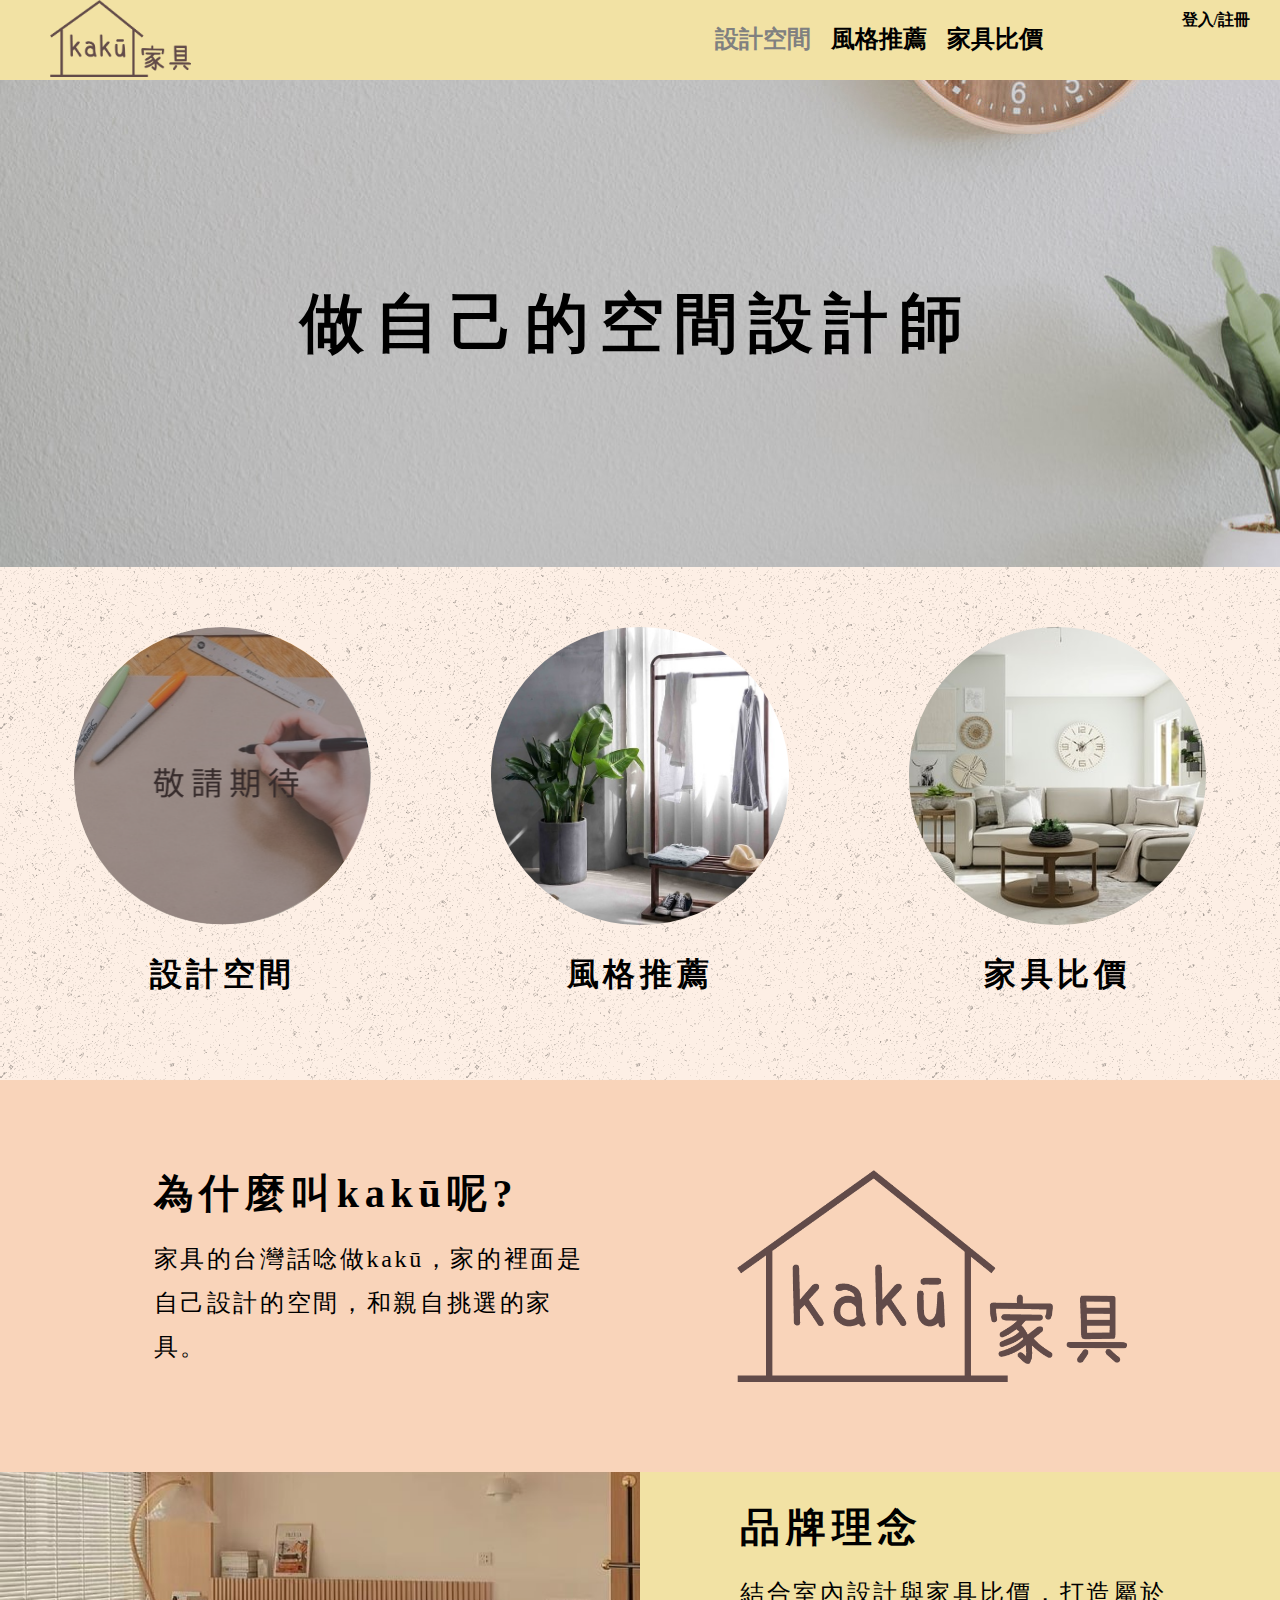
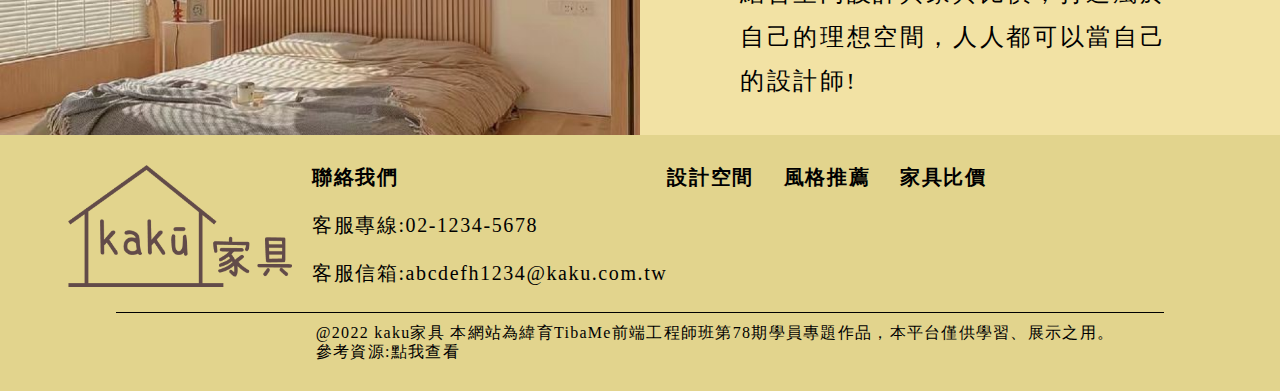
==== kaku/index.html @ da4e6673 "20220717_kaku" ====
<!DOCTYPE html>
<html lang="en">
<head>
    <meta charset="UTF-8">
    <meta http-equiv="X-UA-Compatible" content="IE=edge">
    <meta name="viewport" content="width=device-width, initial-scale=1.0">
    <title>kaku家具</title>
    <link rel="stylesheet" href="https://cdnjs.cloudflare.com/ajax/libs/font-awesome/6.1.1/css/all.min.css" integrity="sha512-KfkfwYDsLkIlwQp6LFnl8zNdLGxu9YAA1QvwINks4PhcElQSvqcyVLLD9aMhXd13uQjoXtEKNosOWaZqXgel0g==" crossorigin="anonymous" referrerpolicy="no-referrer">
    <link rel="stylesheet" href="../kaku/css/style.css">
</head>
<body>

    <div class="wrapper">

        <!-- 主選單 -->
        <nav>
            <div class="nav">
                <a href="../kaku/index.html"><img src="../kaku/imgs/logo.png" alt=""></a>
                <ul class="top_nav">
                    <li><a href="#">設計空間</a></li>
                    <li><a href="../kaku/roomstyle.html">風格推薦</a></li>
                    <li><a href="../kaku/parity.html">家具比價</a></li>
                </ul>
                <div class="user">
                    <a href="../kaku/login.html">
                        <i class="fa-regular fa-circle-user"></i>
                        <p>登入/註冊</p>
                    </a>
                </div>
            </div>
        </nav>

        <!-- banner -->
        <div class="banner">
            <h1>做自己的空間設計師</h1>
        </div>

        <!-- main -->
        <div class="main">
            <ul class="card">
                <li><a href="#"><img src="../kaku/imgs/design_mask.png" alt=""><p>設計空間</p></a></li>
                <li><a href="../kaku/roomstyle.html"><img src="../kaku/imgs/style.jpg" alt=""><p>風格推薦</p></a></li>
                <li><a href="../kaku/parity.html"><img src="../kaku/imgs/parity.jpg" alt=""><p>家具比價</p></a></li>
            </ul>
        </div>

        <!-- introduction -->
        <div class="origin">
            <section>
            <h2>為什麼叫kakū呢?</h2>
            <p>家具的台灣話唸做kakū，家的裡面是自己設計的空間，和親自挑選的家具。
            </p>
            </section>
            <img src="../kaku/imgs/logo.png" alt="">
        </div>

        <div class="introduction">
            <img src="../kaku/imgs/introduction.jpg" alt="">
            <section>
            <h2>品牌理念</h2>
            <p>結合室內設計與家具比價，打造屬於自己的理想空間，人人都可以當自己的設計師!
            </p>
            </section>
        </div>

        <!-- footer -->
        <footer>

            <div class="footer_top">

                <img src="../kaku/imgs/logo.png" alt="">

                <section class="text">

                    <ul class="contact">
                        <li>聯絡我們</li>
                        <ol>
                            <li>客服專線:02-1234-5678</li>
                            <li>客服信箱:abcdefh1234@kaku.com.tw</li>
                        </ol>
                    </ul>

                    <ul class="footer_nav">
                        <li><a href="#">設計空間</a></li>
                        <li><a href="../kaku/roomstyle.html">風格推薦</a></li>
                        <li><a href="../kaku/parity.html">家具比價</a></li>
                    </ul>

                </section>

                <div class="footer_icon">
                <a href="https://www.instagram.com/"><i class="fa-brands fa-instagram"></i></a>
                <a href="https://zh-tw.facebook.com/"><i class="fa-brands fa-facebook-square"></i></a>
                </div>

            </div>

            

            <section class="at">
                <p>@2022 kaku家具 本網站為緯育TibaMe前端工程師班第78期學員專題作品，本平台僅供學習、展示之用。<br>參考資源:<a href="../kaku/refer_to.html">點我查看</a></p>
            </section>

        </footer>
    </div>
    
    
</body>
</html>
---- kaku/css/style.css ----
@import url(../css/reset.css);

/* ----------------------index---------------------------- */

body{
    background-color: #FDEFE5;
    font-family: 微軟正黑體;
}

.wrapper{
    margin: 0 auto;
    width: 100%;
}

/* -- 主選單 -- */
nav{
    background-color:#F2E2A4 ;
    /* padding: 10px; */
    /* box-sizing: border-box; */
}

.nav{
   /* padding-left: 340px; */
   display: flex;
   justify-content: center;
}

nav img{
    width: 141px;
    margin-left: 50px;   
}

.nav a{
    flex-grow: 4;
}

ul.top_nav{
    display: flex;
    /* margin-left: 610px; */
    padding-top: 15px;
    flex-grow: 1;
}
    

.top_nav li{
    padding: 10px;
}

.top_nav li a{
    text-decoration: none;
    color: black;
    font-style: normal;
    font-weight: 400;
    font-size: 24px;
    line-height: 29px;
    font-weight: bold;
}

/* -----變灰------ */

.top_nav li:nth-of-type(1) a{
    color: gray;
}

.user{
    margin-top: 10px;
    flex-grow: 0;
    margin-right: 30px;
}

.user a{
    text-decoration: none;
    flex-grow: 0;
    
}

.user i{
    color: #000000;
    font-size: 38px;
    display: block;
    margin: 0 auto;
    width: 38px;
}

.user p{
    font-style: normal;
    font-weight: 400;
    font-size: 16px;
    line-height: 19px;
    color: #000000;
    font-weight: bold;
}

/* --banner-- */

.banner{
    background-image: url(../imgs/index_banner.jpg);
    /* height: 506px;*/
    background-repeat: no-repeat; 
    margin: 0 auto;
    width: 100%;
}

h1{
    font-style: normal;
    font-weight: 900;
    font-size: 64px;
    line-height: 137.02%;
    /* identical to box height, or 88px */
    letter-spacing: 0.17em;
    font-weight: bold;
    margin-left: 300px;
    padding: 200px 0 200px 0;
}

/* --main-- */

.main{
    background-image: url(../imgs/index_background.png);
    width: 100%;
}

.card{
    display: flex;
    justify-content: center;
    flex-wrap: wrap;
}

.main li{
    padding: 60px;
    /* box-sizing: border-box; */
}

.main li a{
    text-decoration: none;
}

.main li img{
    width: 297.22px;
    border-radius: 50%;
}

.main li p{
    text-align: center;
    font-style: normal;
    font-weight: 900;
    font-size: 32px;
    letter-spacing: 0.145em;
    color: black;
    padding: 30px;
    font-weight: bold;
} 

/* --introduction-- */

.origin{
    display: flex;
    background: #F9D4BA;
    justify-content: center;
    padding: 90px;
    box-sizing: border-box;
}

.origin section{
    padding-right : 150px;
}

.origin h2{
    font-style: normal;
    font-weight: 900;
    font-size: 40px;
    line-height: 48px;
    letter-spacing: 0.145em;
    color: #000000;
    font-weight: bold;
    margin-bottom: 20px;
}

.origin p{
    font-style: normal;
    font-weight: 500;
    font-size: 24px;
    line-height: 183.02%;
    /* or 44px */
    letter-spacing: 0.11em;
    color: #000000;
    width: 433px;
}

.origin img{
    width: 390px;
}

.introduction{
    display: flex;
    background: #F2E2A4;
    align-items: center;
}

.introduction img{
    width: 50%;
}

.introduction section{
    padding-left: 100px;
    box-sizing: border-box;
}

.introduction h2{
    font-style: normal;
    font-weight: 900;
    font-size: 40px;
    line-height: 48px;
    letter-spacing: 0.145em;
    color: #000000;
    font-weight: bold;
    margin-bottom: 20px;
}

.introduction p{
    font-style: normal;
    font-weight: 500;
    font-size: 24px;
    line-height: 183.02%;
    /* or 44px */
    letter-spacing: 0.11em;
    color: #000000;
    width: 433px;
}

.introduction img{}

/* --footor-- */

footer{
    background: #E2D48D;
    display: flex;
    flex-direction: column;
    align-items: center;
    padding: 30px 0; 
    
}

.footer_top{
    display: flex;
    padding-bottom: 25px;
    position: relative;
    overflow: hidden;
}

footer img{
    width: 224px;
}

.text{
    display: flex;
    width: 900px;
    margin-left: 20px;
}

.text .contact{}

.text .contact li{
    font-style: normal;
    font-weight: 900;
    font-size: 20px;
    line-height: 24px;
    letter-spacing: 0.08em;
    color: #000000;
    text-decoration: none;
}

.text .contact ol{}

.text .contact ol li{
    font-style: normal;
    font-weight: 500;
    font-size: 20px;
    line-height: 24px;
    letter-spacing: 0.08em;
    color: #000000;
    padding-top: 24px;
}

.footer_nav{
    display: flex;
}

.footer_nav li{
    padding-right: 30px;
}

.footer_nav li a{
    font-style: normal;
    font-weight: 900;
    font-size: 20px;
    line-height: 24px;
    letter-spacing: 0.08em;
    color: #000000;
    text-decoration: none;
}

.footer_icon{
   position: absolute; 
   top: 90px;
   left:890px;
}

.footer_icon a{
    
    
    font-size: 35px;
    padding-left: 5px;    
}

.footer_icon a i{
    
    color: #3C3B3B;
}



.at{
    border-top: 1px solid #000;
    padding-top: 10px;
    padding-right: 50px;
    padding-left: 200px;
}

.at p{
    font-style: normal;
    font-weight: 500;
    font-size: 16px;
    line-height: 19px;
    letter-spacing: 0.08em;
    color: #000000;
}

.at p a{
    text-decoration: none;
    color: #000000;
}


/* ----------------------- roomstyle --------------------- */

/* --style_banner-- */

.style_banner{}

.style_banner img{
    width: 100%;
}

.main h2{
    font-style: normal;
    font-weight: 900;
    font-size: 40px;
    line-height: 48px;
    letter-spacing: 0.145em;
    color: #000000;
    font-weight: bold;
    text-align: center;
    padding-top: 120px;
    padding-bottom: 50px;
}

/* --------------參考資料------------------- */

.refer{}

.refer .card{}

.refer .card ul{}

.refer .card ul li{
    display: flex;
    justify-content: center;
}

.refer .card a{
    
    /* width: 297.22px;
    display: block;
    margin: auto 0; */
}

.refer .card img{
    border-radius: 0;
    
}
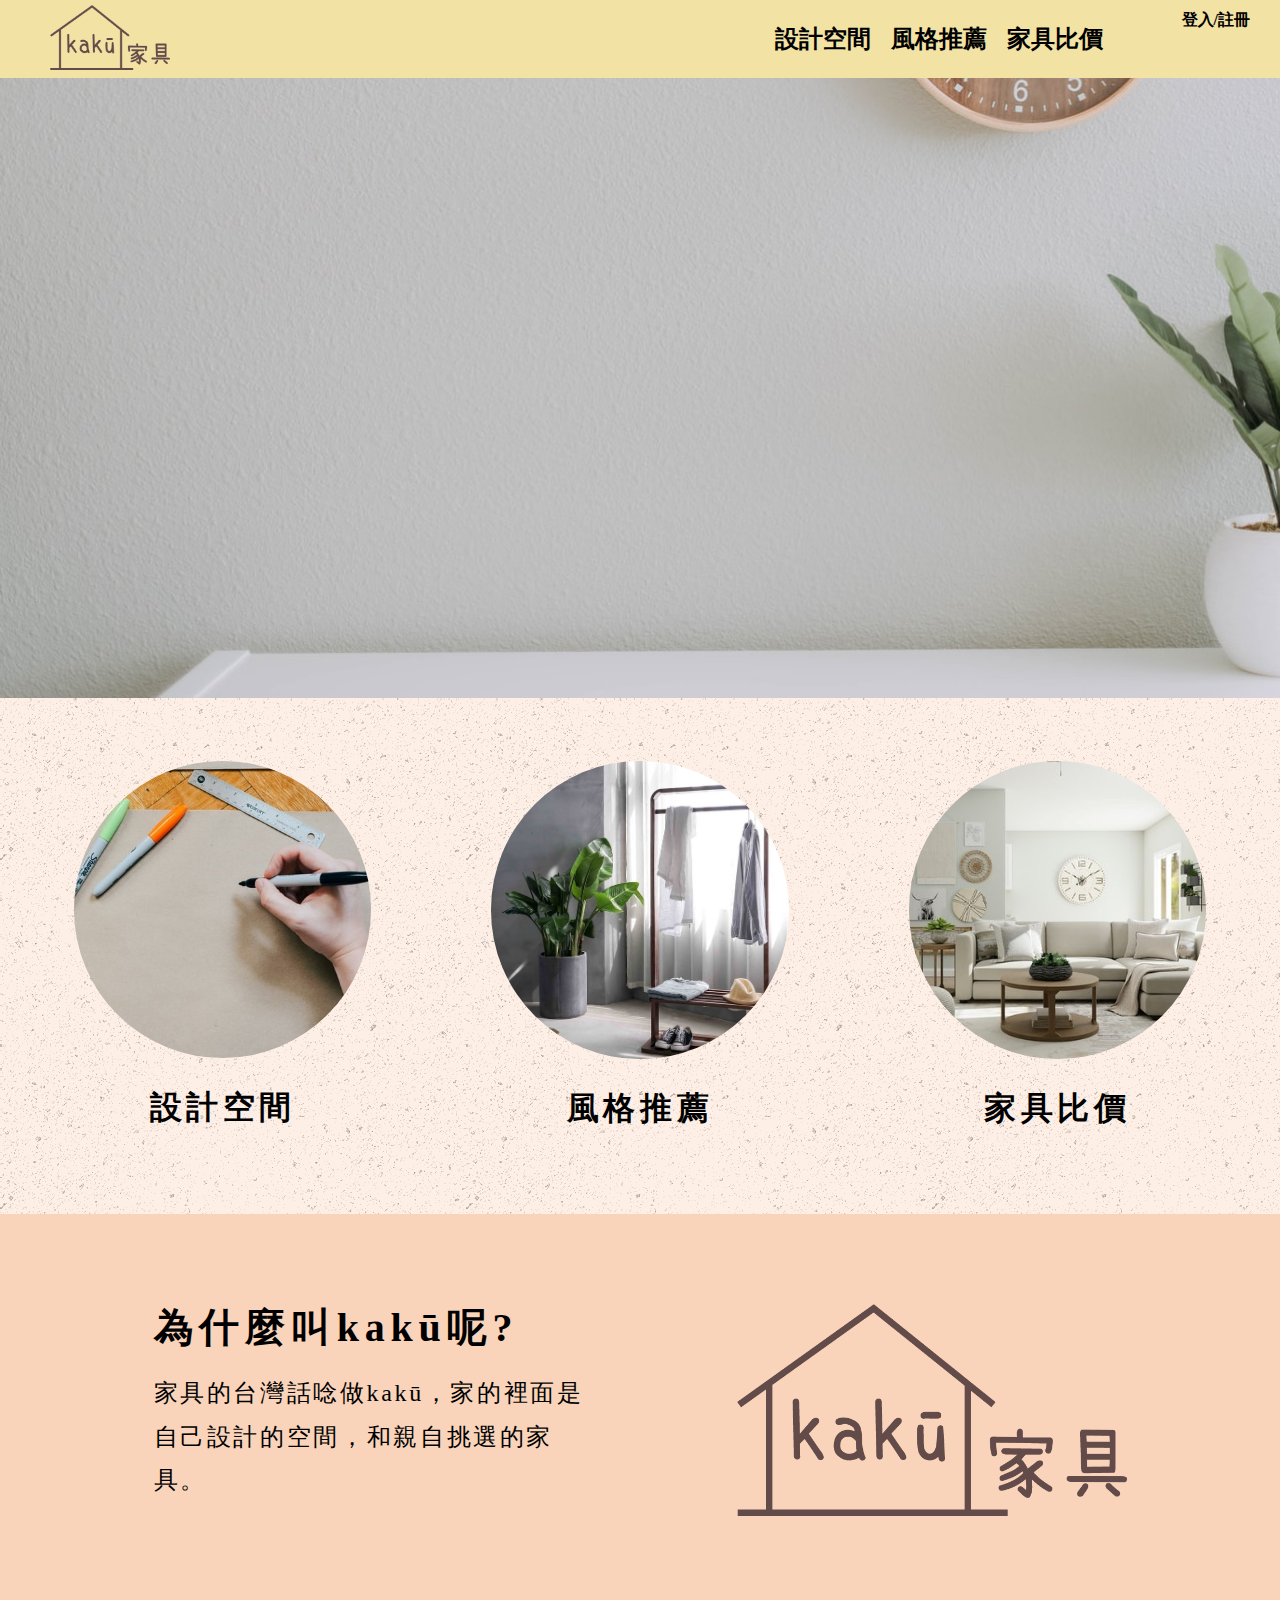
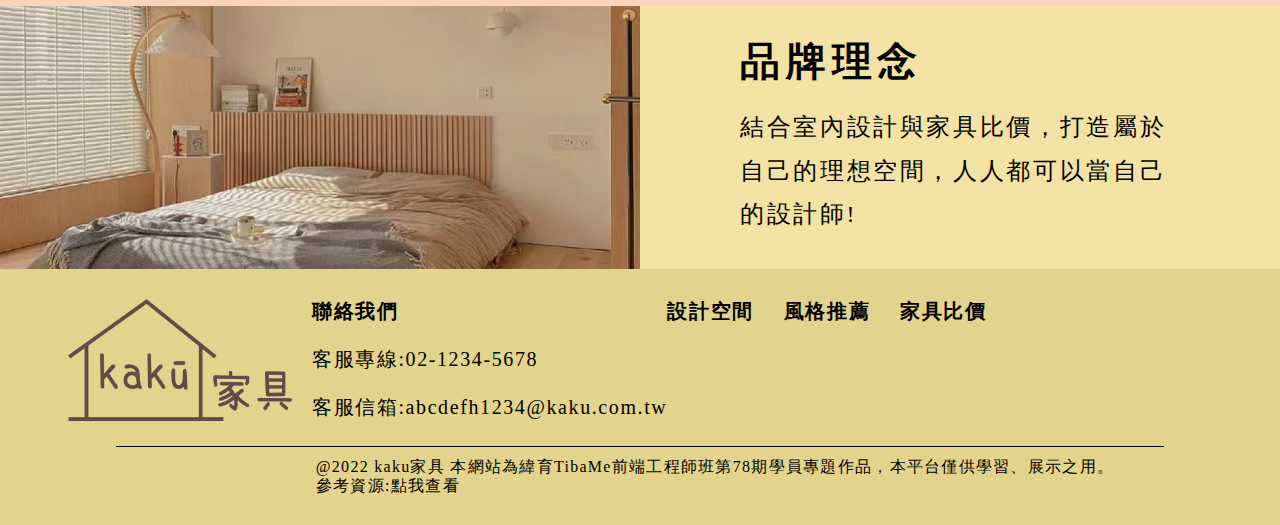
==== commit 7f4cfca0: "0805_rwd結束" ====
--- a/kaku/index.html
+++ b/kaku/index.html
@@ -7,6 +7,7 @@
     <title>kaku家具</title>
     <link rel="stylesheet" href="https://cdnjs.cloudflare.com/ajax/libs/font-awesome/6.1.1/css/all.min.css" integrity="sha512-KfkfwYDsLkIlwQp6LFnl8zNdLGxu9YAA1QvwINks4PhcElQSvqcyVLLD9aMhXd13uQjoXtEKNosOWaZqXgel0g==" crossorigin="anonymous" referrerpolicy="no-referrer">
     <link rel="stylesheet" href="../kaku/css/style.css">
+    <link rel="stylesheet" href="../kaku/css/rwd.css">
 </head>
 <body>
 
@@ -16,29 +17,45 @@
         <nav>
             <div class="nav">
                 <a href="../kaku/index.html"><img src="../kaku/imgs/logo.png" alt=""></a>
+                <a href="#" class="ham"><i class="fa-solid fa-bars"></i></a> <!-- 漢堡線 -->
                 <ul class="top_nav">
                     <li><a href="#">設計空間</a></li>
                     <li><a href="../kaku/roomstyle.html">風格推薦</a></li>
                     <li><a href="../kaku/parity.html">家具比價</a></li>
+                    <li class="phone_log"><a href="../kaku/login.html">登入/註冊</a></li>
+                    <ol class="phone_set">
+                        <li><a href="../kaku/user_history.html">最近查看過的家具</a></li>
+                        <li><a href="../kaku/user_setting.html">帳戶設定</a></li>
+                        <li><a href="../kaku/index.html">登出</a></li>
+                    </ol>
                 </ul>
+                
                 <div class="user">
                     <a href="../kaku/login.html">
                         <i class="fa-regular fa-circle-user"></i>
                         <p>登入/註冊</p>
                     </a>
                 </div>
+                
             </div>
         </nav>
 
         <!-- banner -->
         <div class="banner">
-            <h1>做自己的空間設計師</h1>
+            <!-- <h1>做自己的空間設計師</h1> -->
+            <ul id="banner_img">
+                <li><img src="../kaku/imgs/index_banner.jpg" alt=""></li>
+                <li><img src="../kaku/imgs/index_banner2.png" alt=""></li>
+                <li><img src="../kaku/imgs/index_banner3.jpg" alt=""></li>
+            </ul>
         </div>
+        <!-- 小圓 -->
+        <ul id="banner_btn"></ul>
 
         <!-- main -->
         <div class="main">
             <ul class="card">
-                <li><a href="#"><img src="../kaku/imgs/design_mask.png" alt=""><p>設計空間</p></a></li>
+                <li><a href="#"><img src="../kaku/imgs/design.jpg" alt=""><p>設計空間</p></a></li>
                 <li><a href="../kaku/roomstyle.html"><img src="../kaku/imgs/style.jpg" alt=""><p>風格推薦</p></a></li>
                 <li><a href="../kaku/parity.html"><img src="../kaku/imgs/parity.jpg" alt=""><p>家具比價</p></a></li>
             </ul>
@@ -103,7 +120,8 @@
 
         </footer>
     </div>
-    
-    
+
+    <script src="../kaku/js/jquery-3.6.0.js"></script>
+    <script src="../kaku/js/index.js"></script>
 </body>
 </html>--- a/kaku/css/style.css
+++ b/kaku/css/style.css
@@ -10,6 +10,7 @@
 .wrapper{
     margin: 0 auto;
     width: 100%;
+    background-image: url(../imgs/index_background.png);
 }
 
 /* -- 主選單 -- */
@@ -26,8 +27,9 @@
 }
 
 nav img{
-    width: 141px;
-    margin-left: 50px;   
+    width: 120px;
+    /* margin-left: 50px; */
+    margin: 5px 50px;
 }
 
 .nav a{
@@ -56,10 +58,8 @@
     font-weight: bold;
 }
 
-/* -----變灰------ */
-
-.top_nav li:nth-of-type(1) a{
-    color: gray;
+.top_nav .phone_log{
+    display: none;
 }
 
 .user{
@@ -91,32 +91,72 @@
     font-weight: bold;
 }
 
+/* -----------RWD物件--------- */
+
+.phone_set{
+    display: none;
+}
+
+.fa-bars{
+    display: none;
+}
+
 /* --banner-- */
 
-.banner{
-    background-image: url(../imgs/index_banner.jpg);
-    /* height: 506px;*/
-    background-repeat: no-repeat; 
-    margin: 0 auto;
-    width: 100%;
-}
-
-h1{
+/* h1{
     font-style: normal;
     font-weight: 900;
     font-size: 64px;
     line-height: 137.02%;
-    /* identical to box height, or 88px */
     letter-spacing: 0.17em;
     font-weight: bold;
     margin-left: 300px;
     padding: 200px 0 200px 0;
+} */
+
+ul#banner_img{
+    /* height: 506px;*/
+    margin: 0 auto;
+    /* width: 100%; */
+    display: flex;
+    overflow: hidden;
+    /* flex-shrink: 1; */
+    position: relative;
+}
+
+#banner_img li{
+
+}
+
+#banner img li img{
+    width: 100%;
+}
+
+/* 小圓 */
+
+#banner_btn{
+    /* display: flex; */
+    text-align: center;
+}
+
+#banner_btn li{
+    background-color: rgb(211, 203, 203);
+    width: 20px;
+    height: 20px;
+    border-radius: 50%;
+    margin-right: 10px;
+    display: inline-block;
+    
+}
+
+#banner_btn li.click{
+    background-color: rgb(139, 131, 131);
 }
 
 /* --main-- */
 
 .main{
-    background-image: url(../imgs/index_background.png);
+    /* background-image: url(../imgs/index_background.png); */
     width: 100%;
 }
 
@@ -307,17 +347,13 @@
 }
 
 .footer_icon a{
-    
-    
     font-size: 35px;
     padding-left: 5px;    
 }
 
 .footer_icon a i{
-    
     color: #3C3B3B;
 }
-
 
 
 .at{
@@ -361,8 +397,14 @@
     color: #000000;
     font-weight: bold;
     text-align: center;
-    padding-top: 120px;
+    padding-top: 100px;
     padding-bottom: 50px;
+}
+
+.style_main{}
+
+.style_main ul li{
+    padding: 30px 60px;
 }
 
 /* --------------參考資料------------------- */
--- a/kaku/css/rwd.css
+++ b/kaku/css/rwd.css
@@ -0,0 +1,551 @@
+@media screen and (max-width: 415px){
+
+
+/*--------------------------index----------------------------  */
+/* -------主選單--------- */
+.nav{
+    flex-wrap: wrap;
+    overflow: hidden;
+}
+
+ul.top_nav{
+    display: none;
+    flex-direction: column;
+    position: absolute;
+    top: 50px;
+    right: 0;
+    z-index: 1;
+    background-color: #F2E2A4;
+    width: 100%;
+}
+
+.top_nav li a{
+    font-size: 20px;
+    display: block;
+}
+
+.user{
+    display: none;
+}
+
+.phone_set{
+    display: block;
+}
+
+.phone_log{
+    display: block;
+}
+
+.nav .ham{
+    display: block;
+    align-self: center;
+    /* margin: 10px; */
+    margin-right: 0;
+    font-size: 20px;
+    /* height: 20px; */
+    text-decoration: none;
+    /* z-index: 2; */
+}
+
+.fa-bars{
+    display: block;
+    /* align-self: center;*/
+    margin: 10px;  
+    font-size: 20px;
+    /* z-index: 2; */
+    color: black;
+    text-align: right;
+}
+
+/* .fa-bars:hover{
+    background-color: #fff;
+} */
+
+.nav .ham:hover .top_nav{
+    display: block; 
+}
+
+nav img{
+    width: 80px;
+    margin: 5px;
+}
+
+.nav a{
+    /* flex-grow: 1; */
+    margin-right: 100px;
+}
+
+/* ------banner------- */
+
+.banner{
+    height: 30vh;
+    /* background-image: url(../imgs/index_banner_rwd.jpg); */
+    background-size: cover;
+}
+
+h1{
+    font-size: 20px;
+    margin: auto;
+    padding: 0px;
+    padding: 100px 30px;
+}
+
+/* ------main------ */
+
+.main{
+    display: none;
+}
+
+/* .card{
+    display: none;
+} */
+
+/* -------introduction------- */
+
+.origin{
+    flex-direction: column;
+    padding: 30px;
+}
+
+.origin section{
+    order: 2;
+    padding: 0;
+    width: 100%;
+    padding-top: 20px;
+}
+
+.origin h2 {
+    font-size: 20px;
+    margin-bottom: 0px;
+    line-height: 30px;
+}
+
+.origin p {
+    font-size: 12px;
+    width: auto;
+}
+
+.origin img {
+    width: 50%;
+    order: 1;
+    align-self: center;
+}
+
+.introduction{
+    flex-direction: column;
+}
+
+.introduction img{
+    width: 100%;
+}
+
+.introduction section{
+    padding-left: 0px;
+    padding: 30px;
+    /* padding-top: 10px; */
+}
+
+.introduction h2{
+    font-size: 20px;
+    margin-bottom: 0px;
+    line-height: 30px;
+}
+
+.introduction p{
+    font-size: 12px;
+    width: auto;
+}
+
+/* ------footer----- */
+
+footer{
+    padding: 10px 0;
+}
+
+.footer_top{
+    flex-direction: column;
+    padding-bottom: 5px;
+}
+
+.footer_nav{
+    /* flex-direction: column; */
+}
+
+footer img{
+    width: 70px;
+    /* align-self: center; */
+    padding: 5px;
+    /* padding-left: 60px; */
+}
+
+.text{
+    /* flex-direction: column; */
+    width: auto;
+    margin-left: 0px;
+}
+
+.text .contact{
+    order: 1;
+}
+
+.text .contact li{
+    font-size: 14px;
+}
+
+.text .contact ol{
+    display: none;
+}
+
+.text .contact ol li{
+    padding-top: 0px;
+    font-size: 14px;
+}
+
+.footer_nav li{
+    padding-right: 5px;
+}
+
+.footer_nav li a{
+    font-size: 14px;
+}
+
+.footer_icon{
+    top: 25px;
+    left: 210px;
+}
+
+.footer_icon a{
+    font-size: 20px;
+    padding-left: 0;
+}
+
+.at{
+    padding: 5px;
+    border-top: 1px solid rgba(0, 0, 0, .3);
+}
+
+.at p{
+    font-size: 7px;
+    font-weight: 300;
+    line-height: 10px;
+}
+
+/* ----------roomstyle-------------- */
+.style_main{
+    display: block;
+}
+
+.main h2{
+    font-size: 24px;
+    padding-top: 50px;
+    padding-bottom: 20px;
+}
+
+.main li img{
+    width: 200px;
+}
+
+.main li p{
+    font-size: 20px;
+}
+
+.style_main ul li{
+    padding: 5px;
+}
+
+/* -------------------parity---------------------- */
+
+/* *{outline: 1px solid red;} */
+
+.right{
+    display: none;
+}
+
+.search{
+    margin: 10px 0;
+}
+
+.search_bar{
+    padding-left: 0;
+    background-color: rgba(0, 0, 0, 0);
+}
+
+.search_bar i{
+    display: none;
+}
+
+.search_bar .bar{
+    font-size: 12px;
+}
+
+.search p{
+    display: none;
+}
+
+.search .size{
+    display: none;
+}
+
+.search .search_buttom{
+    font-size: 16px;
+    margin-right: 0px;
+}
+
+select{
+    font-size: 14px;
+}
+
+.list{
+    width: 95%;
+    margin-bottom: 10px;
+}
+
+.list img{
+    width: 35%;
+}
+
+.product{
+    flex-direction: column;
+    width: auto;
+    margin: 15px;
+}
+
+.product_list h3{
+    font-size: 20px;
+    line-height: 20px;
+}
+
+.product_list p{
+    margin-bottom: 5px;
+}
+
+.product_list p:nth-of-type(1){
+    font-size: 12px;
+}
+
+.product_list p:nth-of-type(2){
+    font-size: 12px;
+}
+
+.star{
+    display: none;
+}
+
+.list_bottom{
+    flex-direction: row;
+    align-items: start;
+    width: auto;
+    height: auto;
+}
+
+.brand{
+    height: auto;
+}
+
+.list_bottom .brand img{
+    margin: 10px 0 0 0 ;
+    align-self: center;
+    justify-items: center;
+}
+
+.price_wrapper{
+    margin-top: 0;
+}
+
+.price{
+    border: none;
+    height: auto;
+}
+
+.price h4{
+    font-size: 12px;
+    line-height: 24px;
+}
+
+.price p{
+    font-size: 20px;
+    line-height: 24px;
+}
+
+
+/* -------------------------login--------------------- */
+
+.login_top h2{
+    font-size: 22px;
+    margin-top: 50px;
+    padding-bottom: 20px;
+}
+
+.acc{
+    width: 100%;
+    font-size: 16px;
+    height: 40px;
+    padding-left: 10px;
+    letter-spacing: 2px;
+}
+
+.remember span{
+    font-size: 14px;
+}
+
+.login_top ul li:nth-of-type(3) a{
+    font-size: 14px;
+}
+
+.login_top ul{
+    width: auto;
+}
+
+.login_top li{
+    margin-top: 20px;
+}
+
+.btn_wrapper{
+    width: auto;
+    padding-bottom: 0;
+}
+
+.btn_wrapper .btn{
+    font-size: 16px;
+}
+
+.login_bottom h3{
+    font-size: 18px;
+    padding: 30px;
+}
+
+.login_icon img{
+    padding: 0 20px;
+    width: 50px;
+}
+
+.login_icon{
+    padding-bottom: 50px;
+}
+
+/* ---------------------signin------------------------ */
+
+.signin{
+    width: 100%;
+    letter-spacing: 2px;
+}
+
+.acc_btn{
+    width: 100%;
+    font-size: 18px;
+    height: 40px;
+    line-height: 40px;
+}
+
+/* -----------------email_signin------------------- */
+
+.login .email_signin ul{
+    width: auto;
+}
+
+.email_signin ul li{
+    /* width: 100%; */
+}
+
+.email_signin ul li:nth-of-type(4){
+    display: flex;
+}
+
+.email_signin ul li:nth-of-type(4) .signin{
+    width: 100%;
+    
+}
+
+.email_signin ul li:nth-of-type(4) .btn{
+    height: auto;
+    font-size: 16px;
+    width: auto;
+    text-align: center;
+    margin-left: 6px;
+    letter-spacing: 0.1em;
+    
+    /* box-sizing: border-box; */
+}
+
+/* ------------forget-------------------- */
+
+.login{
+    width: 80%;
+}
+
+.forget_password ul li:nth-of-type(2) .signin{
+    width: 50%;
+}
+
+.forget_password ul li:nth-of-type(2) .btn{
+    height: auto;
+    font-size: 16px;
+    width: auto;
+    text-align: center;
+    margin-left: 6px;
+    letter-spacing: 0.1em;
+}
+
+.forget_password ul li:nth-of-type(2){
+    display: flex;
+}
+
+
+/* -----------user_histoty----------------------- */
+
+.setting_left{
+    display: none;
+}
+
+.user_setting .history_right{
+    padding-left: 0;
+    width: 100%;
+}
+
+.user_setting{
+    width: 95%;
+    margin: 0 auto;
+}
+
+.wrapper .user_setting .history_right h2{
+    font-size: 22px;
+    padding-bottom: 20px;
+}
+
+.history_right .btn_wrapper button{
+    font-size: 14px;
+}
+
+/* ------------------user_setting--------------- */
+
+.user_setting .setting_right .btn_wrapper{
+    padding-top: 0;
+    margin-bottom: 10px;
+}
+
+.user_setting .setting_right .btn_wrapper .btn{
+    margin: 0;
+    margin-top: 20px;
+    margin-bottom: 20px;
+}
+
+.user_setting .setting_right h2{
+    padding-bottom: 0;
+}
+
+.setting_right{
+    width: 80%;
+}
+
+/* ------------------refer_to---------------------- */
+
+.refer{
+    display: block;
+}
+
+.refer li{
+    padding: 40px;
+}
+
+
+}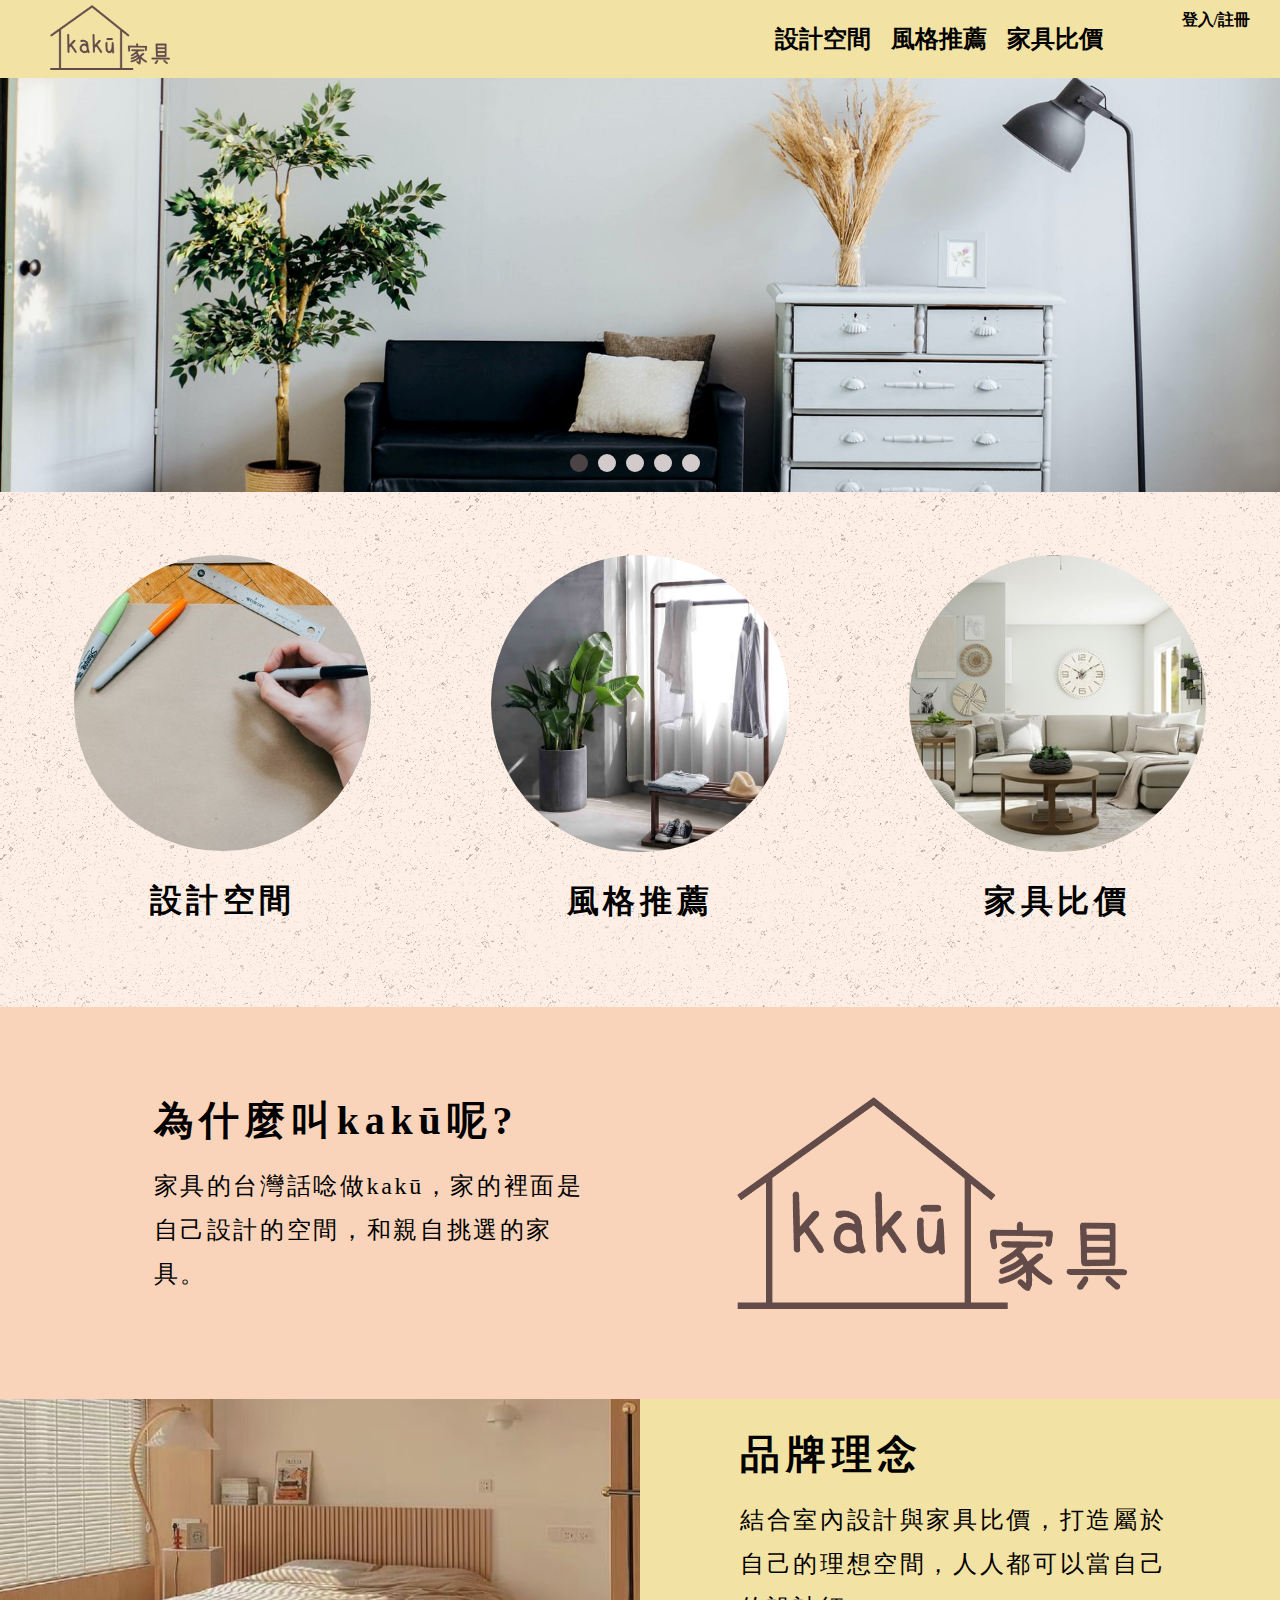
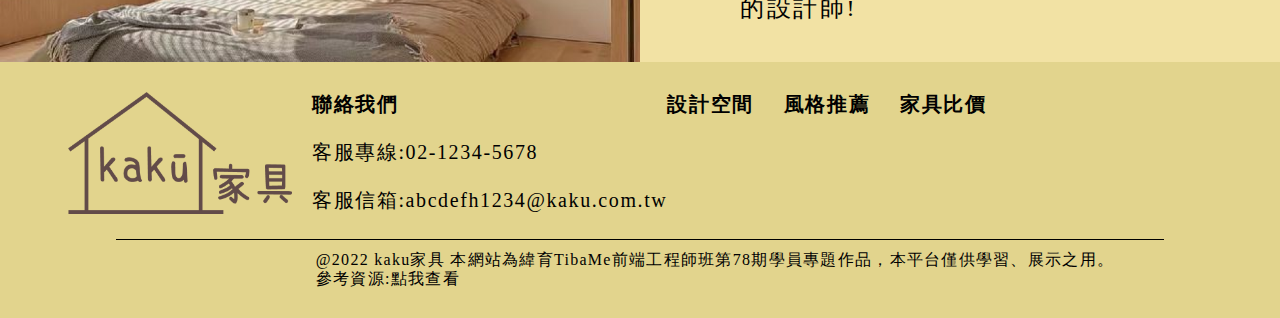
==== commit 6e71bf73: "0805_漢堡JS完成" ====
--- a/kaku/index.html
+++ b/kaku/index.html
@@ -44,13 +44,18 @@
         <div class="banner">
             <!-- <h1>做自己的空間設計師</h1> -->
             <ul id="banner_img">
-                <li><img src="../kaku/imgs/index_banner.jpg" alt=""></li>
-                <li><img src="../kaku/imgs/index_banner2.png" alt=""></li>
+                <!-- <li><img src="../kaku/imgs/index_banner.jpg" alt=""></li>
+                <li><img src="../kaku/imgs/index_banner2.png" alt=""></li> -->
                 <li><img src="../kaku/imgs/index_banner3.jpg" alt=""></li>
+                <li><img src="../kaku/imgs/index_banner4.jpg" alt=""></li>
+                <li><img src="../kaku/imgs/index_banner5.jpg" alt=""></li>
+                <li><img src="../kaku/imgs/index_banner6.jpg" alt=""></li>
+                <li><img src="../kaku/imgs/index_banner7.jpg" alt=""></li>
             </ul>
+            <!-- 小圓 -->
+            <ul id="banner_btn"></ul>
         </div>
-        <!-- 小圓 -->
-        <ul id="banner_btn"></ul>
+        
 
         <!-- main -->
         <div class="main">
--- a/kaku/css/style.css
+++ b/kaku/css/style.css
@@ -101,7 +101,13 @@
     display: none;
 }
 
-/* --banner-- */
+/* ----------banner----------- */
+
+.banner{
+    overflow: hidden;
+    position: relative;
+    /* padding-bottom: 100px; */
+}
 
 /* h1{
     font-style: normal;
@@ -114,43 +120,46 @@
     padding: 200px 0 200px 0;
 } */
 
+
 ul#banner_img{
-    /* height: 506px;*/
     margin: 0 auto;
-    /* width: 100%; */
-    display: flex;
-    overflow: hidden;
-    /* flex-shrink: 1; */
+    display: flex;
     position: relative;
 }
 
-#banner_img li{
-
-}
-
-#banner img li img{
+#banner_img li{}
+
+#banner_img li img{
+    /* width: 1440px;
+    object-fit: scale-down; */
     width: 100%;
 }
 
 /* 小圓 */
 
 #banner_btn{
+    position: absolute;
+    bottom: 20px;
+    left: 0;
+    width: 100%;
+    
     /* display: flex; */
     text-align: center;
+    /* border: 1px solid red; */
+    
 }
 
 #banner_btn li{
     background-color: rgb(211, 203, 203);
-    width: 20px;
-    height: 20px;
+    width: 18px;
+    height: 18px;
     border-radius: 50%;
     margin-right: 10px;
     display: inline-block;
-    
-}
-
-#banner_btn li.click{
-    background-color: rgb(139, 131, 131);
+}
+
+#banner_btn li.clicked{
+    background-color: rgb(76, 68, 68);
 }
 
 /* --main-- */
--- a/kaku/css/rwd.css
+++ b/kaku/css/rwd.css
@@ -78,16 +78,32 @@
 /* ------banner------- */
 
 .banner{
-    height: 30vh;
+    /* height: 30vh; */
     /* background-image: url(../imgs/index_banner_rwd.jpg); */
     background-size: cover;
 }
 
-h1{
+/* h1{
     font-size: 20px;
     margin: auto;
     padding: 0px;
     padding: 100px 30px;
+} */
+
+#banner_img li img{
+    display: block;
+    max-width: 414px;
+    width: 100%;
+}
+
+#banner_btn{
+    bottom: 0px;
+}
+
+#banner_btn li{
+    width: 5px;
+    height: 5px;
+    margin-right: 5px;
 }
 
 /* ------main------ */
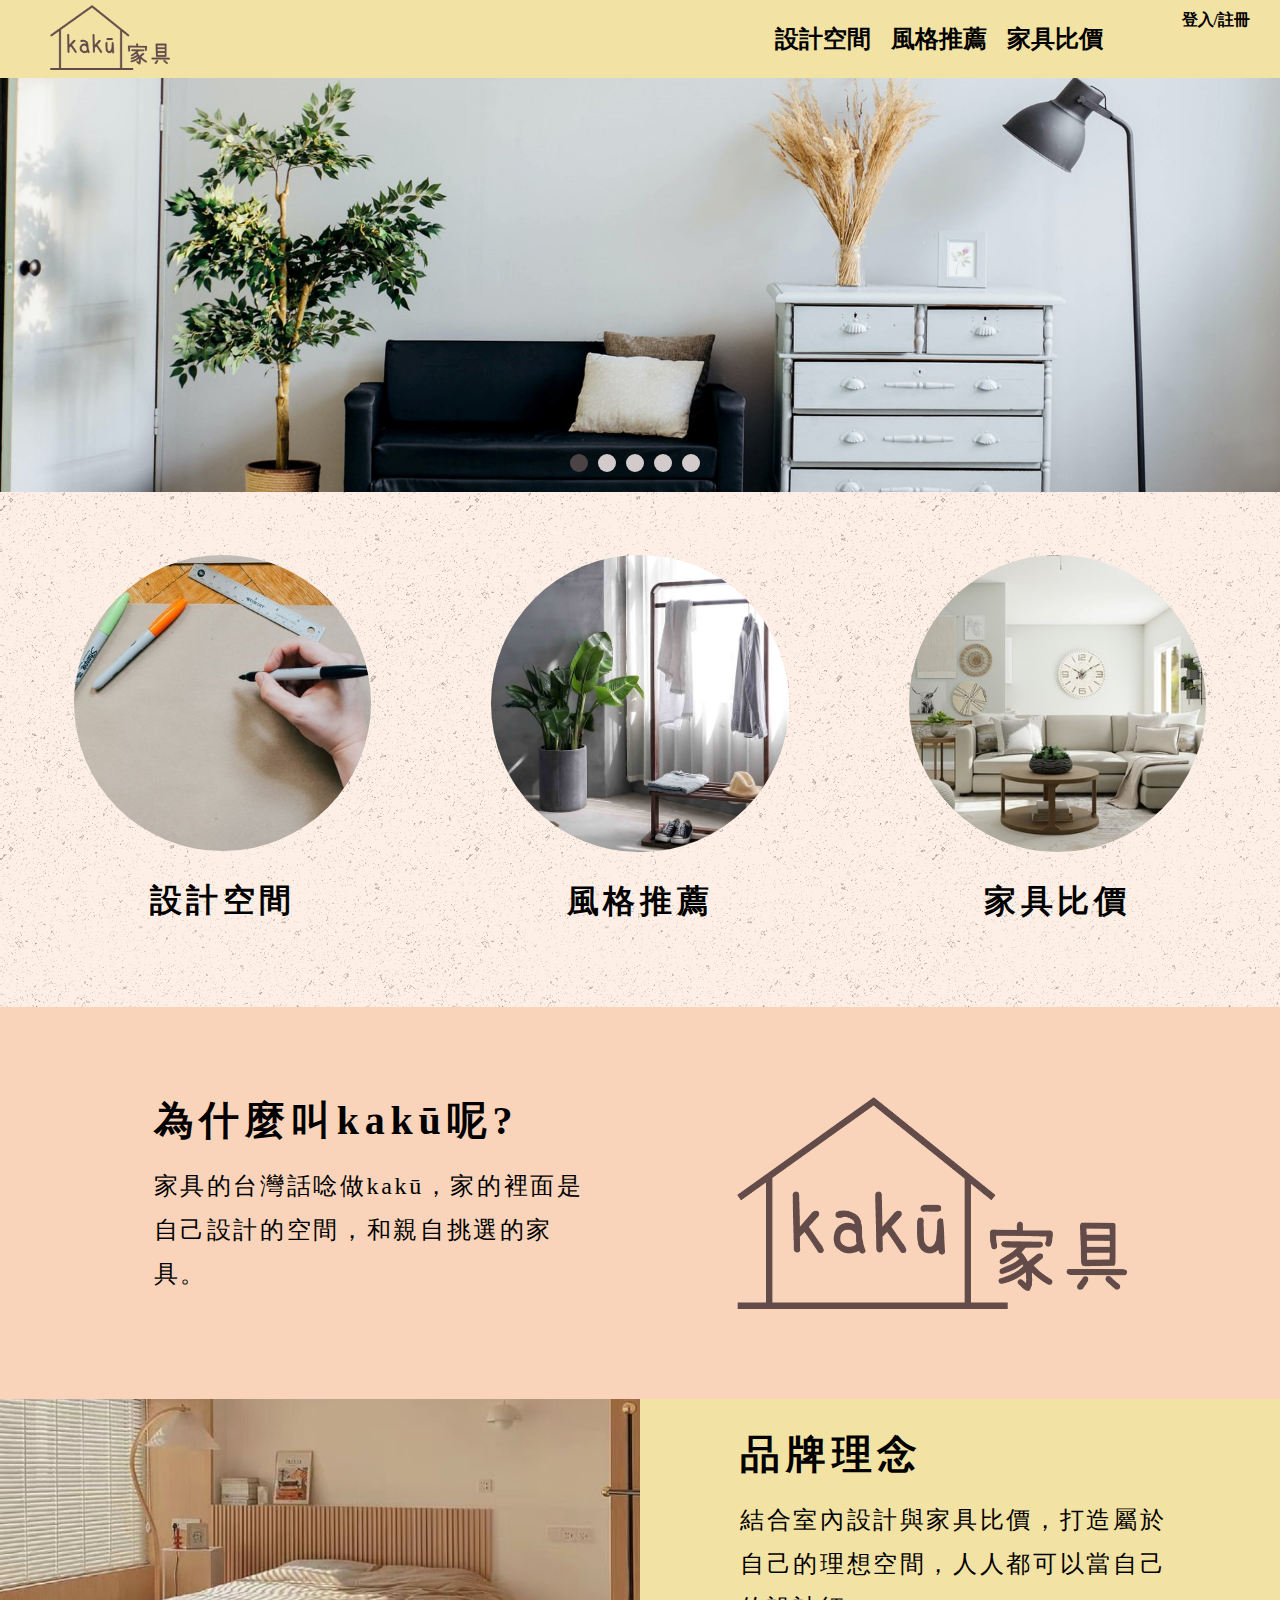
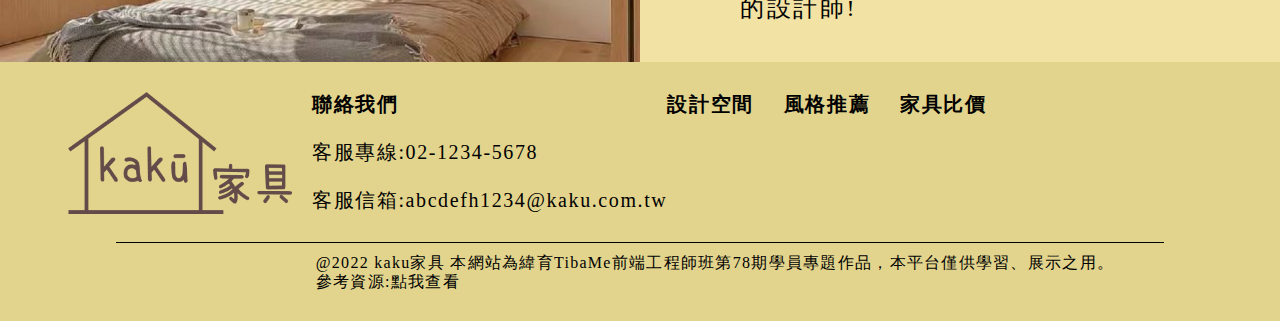
==== commit b874c200: "0808_更新" ====
--- a/kaku/index.html
+++ b/kaku/index.html
@@ -19,15 +19,15 @@
                 <a href="../kaku/index.html"><img src="../kaku/imgs/logo.png" alt=""></a>
                 <a href="#" class="ham"><i class="fa-solid fa-bars"></i></a> <!-- 漢堡線 -->
                 <ul class="top_nav">
-                    <li><a href="#">設計空間</a></li>
+                    <li><a href="./design.html">設計空間</a></li>
                     <li><a href="../kaku/roomstyle.html">風格推薦</a></li>
                     <li><a href="../kaku/parity.html">家具比價</a></li>
                     <li class="phone_log"><a href="../kaku/login.html">登入/註冊</a></li>
-                    <ol class="phone_set">
+                    <!-- <ol class="phone_set">
                         <li><a href="../kaku/user_history.html">最近查看過的家具</a></li>
                         <li><a href="../kaku/user_setting.html">帳戶設定</a></li>
                         <li><a href="../kaku/index.html">登出</a></li>
-                    </ol>
+                    </ol> -->
                 </ul>
                 
                 <div class="user">
@@ -90,7 +90,7 @@
 
             <div class="footer_top">
 
-                <img src="../kaku/imgs/logo.png" alt="">
+                <a href="./index.html"><img src="../kaku/imgs/logo.png" alt=""></a>
 
                 <section class="text">
 
@@ -103,7 +103,7 @@
                     </ul>
 
                     <ul class="footer_nav">
-                        <li><a href="#">設計空間</a></li>
+                        <li><a href="./design.html">設計空間</a></li>
                         <li><a href="../kaku/roomstyle.html">風格推薦</a></li>
                         <li><a href="../kaku/parity.html">家具比價</a></li>
                     </ul>
--- a/kaku/css/style.css
+++ b/kaku/css/style.css
@@ -92,6 +92,8 @@
 }
 
 /* -----------RWD物件--------- */
+
+
 
 .phone_set{
     display: none;
@@ -350,9 +352,9 @@
 }
 
 .footer_icon{
-   position: absolute; 
-   top: 90px;
-   left:890px;
+    position: absolute; 
+    top: 90px;
+    left:890px;
 }
 
 .footer_icon a{
@@ -440,3 +442,86 @@
     border-radius: 0;
     
 }
+
+/* ------------design------------------ */
+.design{
+    display: flex;
+}
+
+/* ---畫布按鈕---- */
+
+.left_nav{
+    width: 7%;
+    background: #F9D4BA;
+    text-align: center;
+    
+}
+
+.left_nav ul{
+    padding-bottom: 30px;
+}
+
+.left_nav ul li{
+    margin-top: 30px;
+}
+
+.left_nav ul li i{
+    font-size: 50px;
+}
+
+.left_nav ul li img{
+    width: 50px;
+    /* height: 50px; */
+}
+
+.left_nav ul li p{
+    /* font-size: 20px; */
+    font-weight: bold;
+    margin-top: 5px;
+}
+
+/* -----畫布------ */
+
+#skin{
+    width: 93%;
+    /* height: 100vh; */
+    background: #FDEFE5;
+    position: relative;
+    overflow: hidden;
+}
+
+#skin img{
+    /* width: 400px; */
+    /* height: 100vh; */
+    position: absolute;
+    display: none;
+}
+
+#closet{
+    height: 100%;
+}
+
+#door{
+    z-index: 4;
+}
+
+#desk{
+    z-index: 3;
+}
+
+#chair{
+    z-index: 2;
+}
+
+#closet{
+    height: 100vh;
+}
+
+#drag{
+    width: 70px;
+    height: 70px;
+    /* border-radius: 50%; */
+    background-color: lightgreen;
+    text-align: center;
+    line-height: 70px;
+}--- a/kaku/css/rwd.css
+++ b/kaku/css/rwd.css
@@ -32,7 +32,7 @@
     display: block;
 }
 
-.phone_log{
+.nav .top_nav li.phone_log{
     display: block;
 }
 
@@ -563,5 +563,79 @@
     padding: 40px;
 }
 
+/* --------design-------------------------------------- */
+
+.design{
+    flex-direction: column;
+}
+
+.left_nav{
+    width: auto;
+    /* height: 10vh; */
+}
+
+.left_nav ul{
+    display: flex;
+    flex-wrap: wrap;
+    padding-bottom: 0;
+    align-items: center;
+    margin: 0 auto;
+}
+
+.left_nav ul li{
+    /* margin-left: 15px; */
+    /* margin-top: 0px; */
+    margin: 5px;
+    flex-grow: 1;
+}
+
+.left_nav ul li img{
+    width: 40px;
+}
+
+.left_nav ul li i{
+    font-size: 40px;
+}
+
+.left_nav ul li p{
+    display: none;
+}
+
+#skin{
+    width: auto;
+    height: 100vh;
+}
+
+#skin img{
+    /* display: block; */
+}
+
+#bed{
+    width: 70%;
+}
+
+#desk{
+    width: 40%;
+}
+
+#chair{
+    width: 20%;
+}
+
+#sofa{
+    width: 60%;
+}
+
+#closet{
+    width: 25%;
+}
+
+#shelf{
+    width: 70%;
+}
+
+#door{
+    width: 40%;
+}
 
 }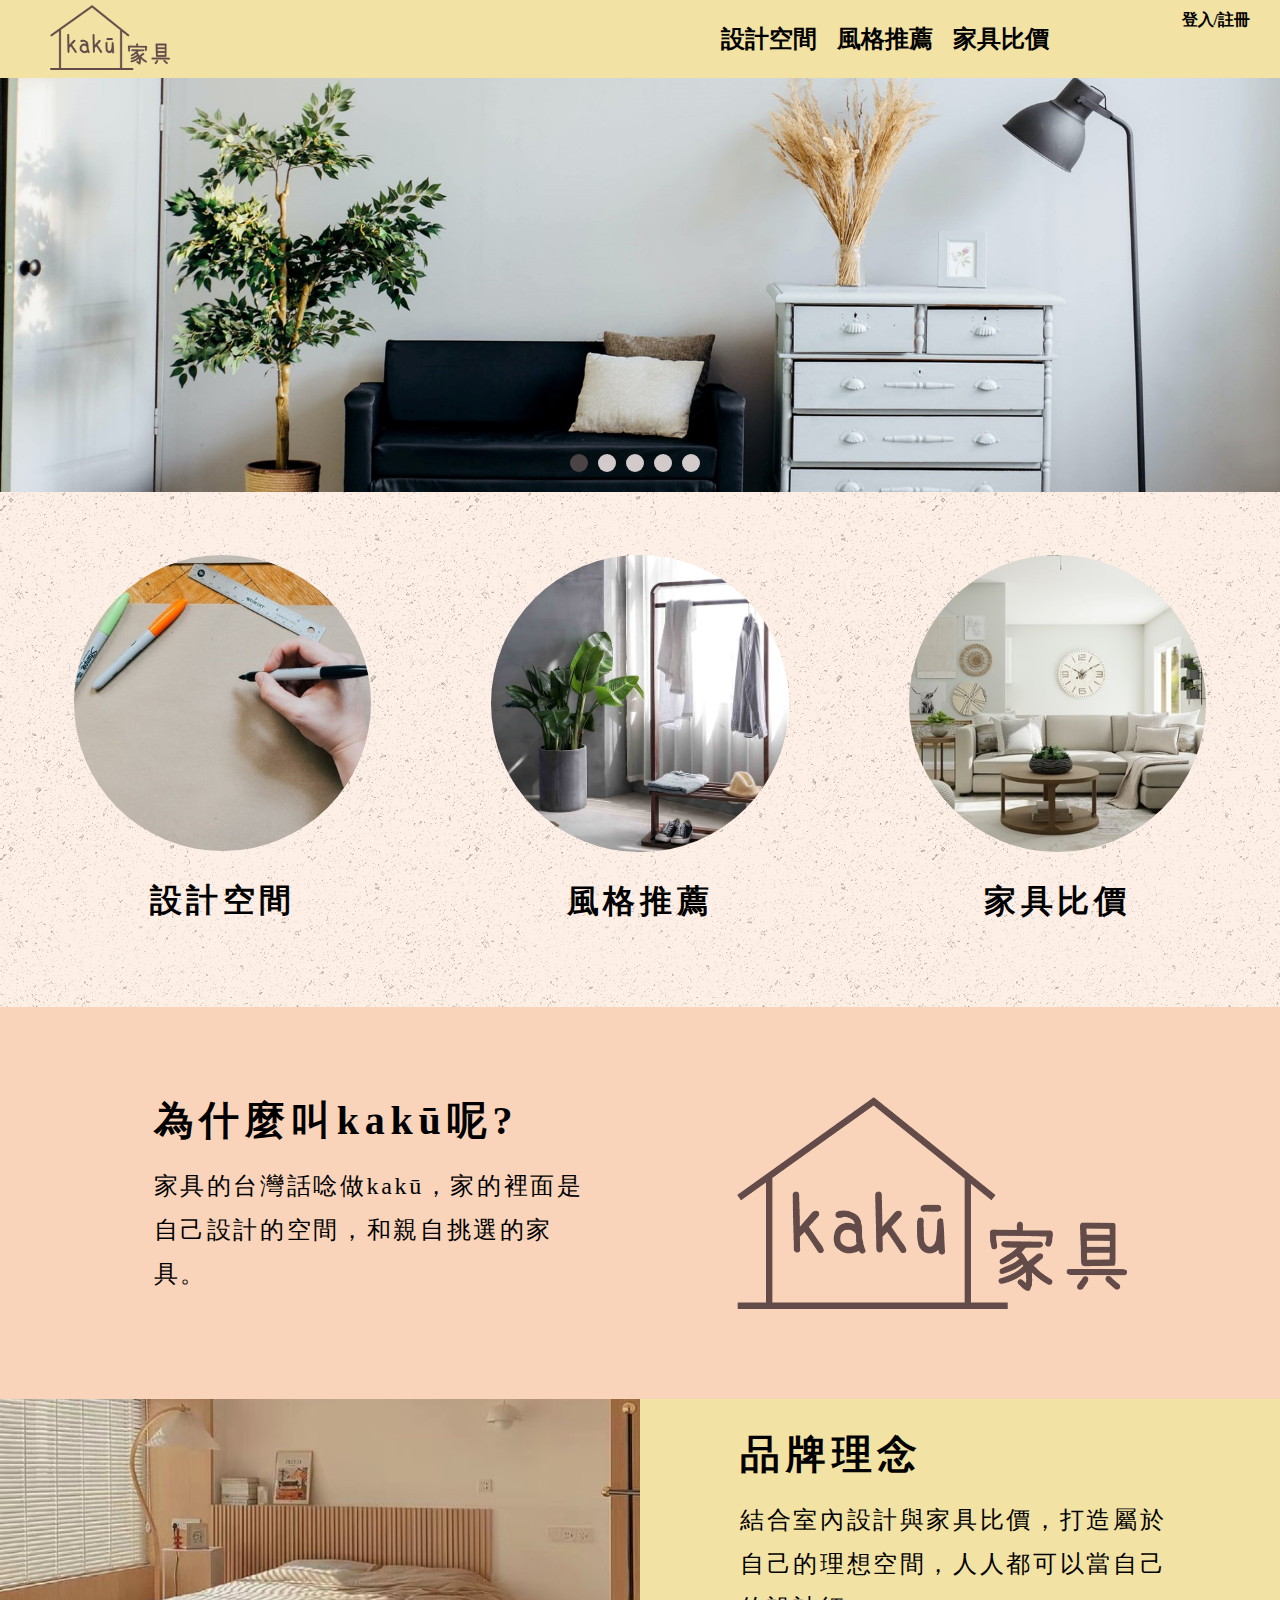
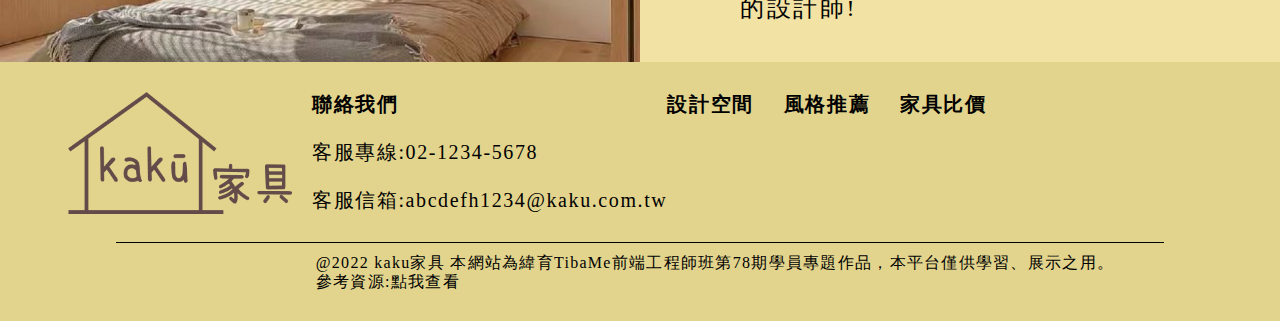
==== commit 35f3d9db: "0809_更新" ====
--- a/kaku/index.html
+++ b/kaku/index.html
@@ -107,8 +107,13 @@
                         <li><a href="../kaku/roomstyle.html">風格推薦</a></li>
                         <li><a href="../kaku/parity.html">家具比價</a></li>
                     </ul>
-
+                    
                 </section>
+                
+                <ul class="phone_contact">
+                    <li><span><i class="fa-solid fa-headset"></i></span> 02-1234-5678</li>
+                    <li><span><i class="fa-solid fa-envelope"></i></span> abcdefh1234@kaku.com.tw</li>
+                </ul>
 
                 <div class="footer_icon">
                 <a href="https://www.instagram.com/"><i class="fa-brands fa-instagram"></i></a>
--- a/kaku/css/style.css
+++ b/kaku/css/style.css
@@ -21,9 +21,9 @@
 }
 
 .nav{
-   /* padding-left: 340px; */
-   display: flex;
-   justify-content: center;
+    /* padding-left: 340px; */
+    display: flex;
+    justify-content: center;
 }
 
 nav img{
@@ -93,7 +93,9 @@
 
 /* -----------RWD物件--------- */
 
-
+.ham{
+    display: none;
+}
 
 .phone_set{
     display: none;
@@ -102,6 +104,7 @@
 .fa-bars{
     display: none;
 }
+
 
 /* ----------banner----------- */
 
@@ -364,6 +367,10 @@
 
 .footer_icon a i{
     color: #3C3B3B;
+}
+
+.footer_top .phone_contact{
+    display: none;
 }
 
 
--- a/kaku/css/rwd.css
+++ b/kaku/css/rwd.css
@@ -47,6 +47,10 @@
     /* z-index: 2; */
 }
 
+.ham{
+    display: block;
+}
+
 .fa-bars{
     display: block;
     /* align-self: center;*/
@@ -132,13 +136,15 @@
 
 .origin h2 {
     font-size: 20px;
-    margin-bottom: 0px;
+    margin-bottom: 5px;
     line-height: 30px;
 }
 
 .origin p {
-    font-size: 12px;
-    width: auto;
+    font-size: 16px;
+    width: auto;
+    font-weight: 400px;
+    letter-spacing: 1px;
 }
 
 .origin img {
@@ -163,13 +169,15 @@
 
 .introduction h2{
     font-size: 20px;
-    margin-bottom: 0px;
+    margin-bottom: 5px;
     line-height: 30px;
 }
 
 .introduction p{
-    font-size: 12px;
-    width: auto;
+    font-size: 16px;
+    width: auto;
+    font-weight: 400px;
+    letter-spacing: 1px;
 }
 
 /* ------footer----- */
@@ -233,6 +241,17 @@
 .footer_icon a{
     font-size: 20px;
     padding-left: 0;
+}
+
+.footer_top .phone_contact{
+    display: block;
+}
+
+.footer_top .phone_contact li{
+    margin-top: 5px;
+    text-decoration: none;
+    letter-spacing: 1px;
+    font-size: 14px;
 }
 
 .at{
